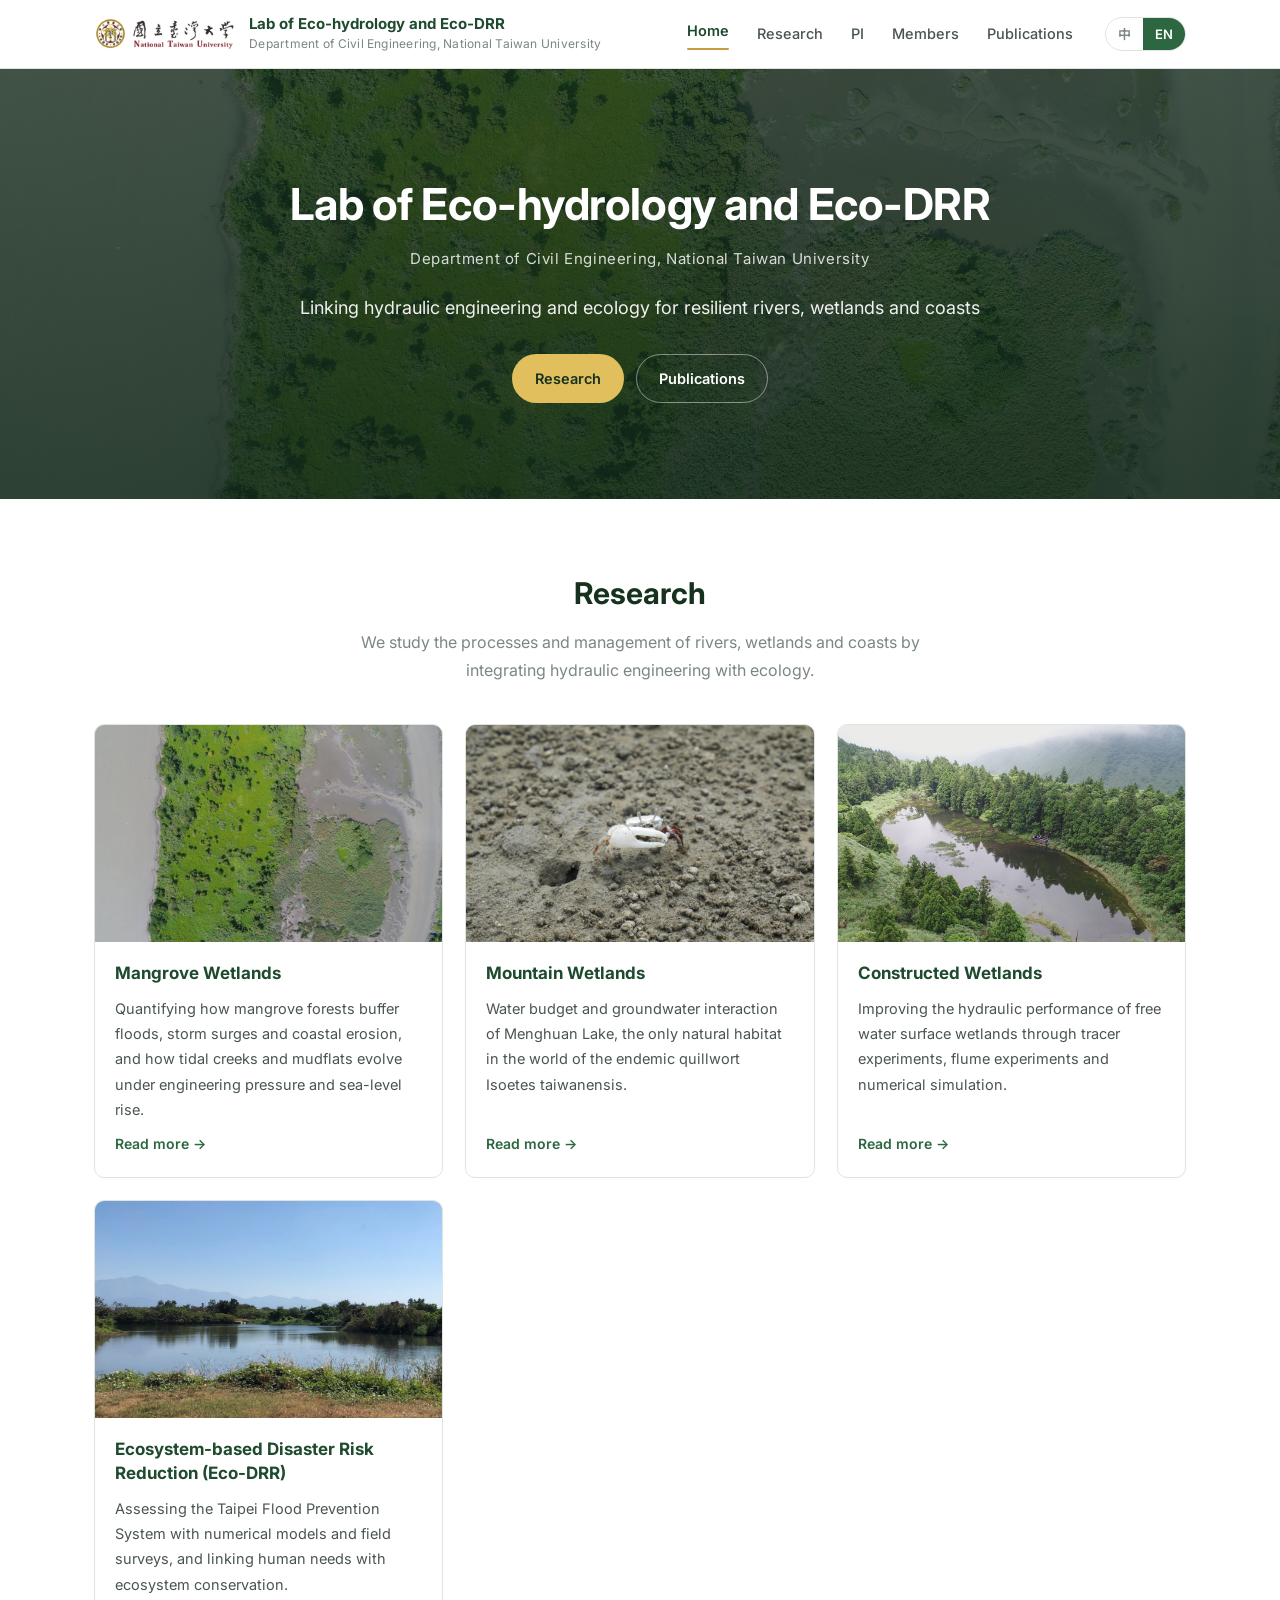
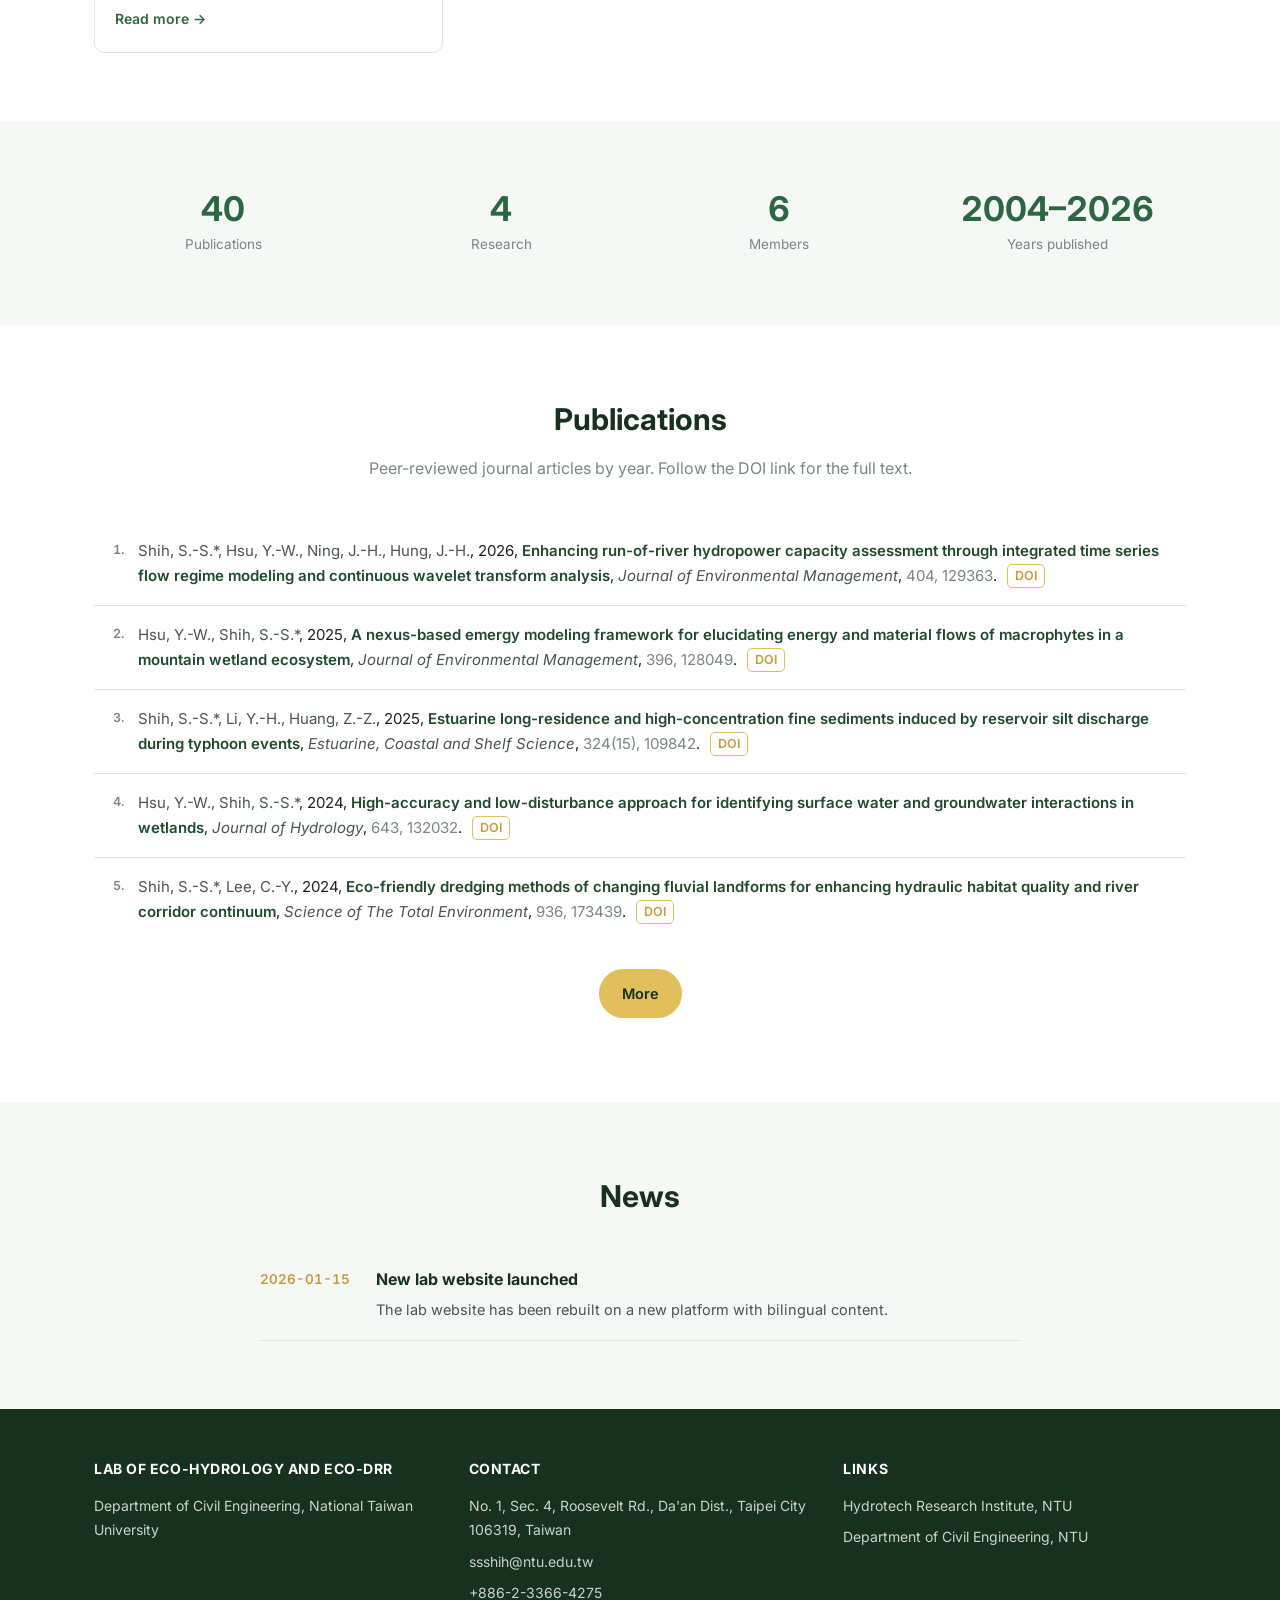
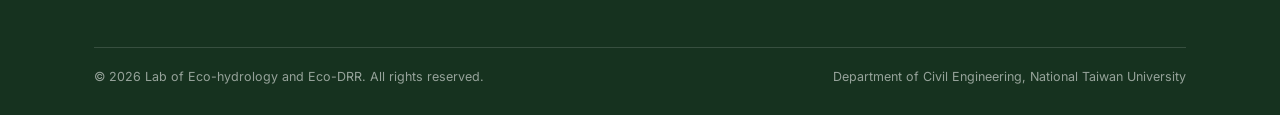
==== index.html @ a49b8e6d "Initial lab website migrated from Weebly - 5 static pages: home, research, PI, members, publications" ====
<!DOCTYPE html>
<html lang="zh-Hant">
<head>
<meta charset="utf-8">
<meta name="viewport" content="width=device-width, initial-scale=1">
<title>Lab of Eco-hydrology and Eco-DRR｜生態水文與生態減災研究室</title>
<meta name="description" content="National Taiwan University — Lab of Eco-hydrology and Eco-DRR. Mangrove wetlands, mountain wetlands, constructed wetlands and ecosystem-based disaster risk reduction.">
<link rel="icon" href="assets/img/site/logo.png">
<link rel="preconnect" href="https://fonts.googleapis.com">
<link rel="preconnect" href="https://fonts.gstatic.com" crossorigin>
<link href="https://fonts.googleapis.com/css2?family=Inter:wght@400;500;600;700&family=Noto+Sans+TC:wght@400;500;700&display=swap" rel="stylesheet">
<link rel="stylesheet" href="assets/css/style.css">
</head>
<body data-page="index">
<header class="site-header"><div class="wrap header-inner"></div></header>
<main>
  <div class="hero"><div class="wrap"></div></div>
  <section id="research-preview"></section>
  <section id="stats" class="alt"></section>
  <section id="recent"></section>
  <section id="news" class="alt"></section>
</main>
<footer class="site-footer"><div class="wrap"></div></footer>
<script src="assets/js/app.js"></script>
</body>
</html>
---- assets/css/style.css ----
:root {
  --green-900: #16321f;
  --green-800: #1e4a2e;
  --green-700: #2c6741;
  --green-600: #3d8055;
  --green-100: #e6f0e8;
  --gold: #c99b3f;
  --gold-light: #e0bf5c;
  --ink: #1c2321;
  --ink-soft: #4a5551;
  --ink-faint: #7b8783;
  --line: #dfe4e1;
  --bg: #ffffff;
  --bg-alt: #f6f8f6;
  --radius: 10px;
  --shadow: 0 1px 3px rgba(22, 50, 31, .08), 0 8px 24px rgba(22, 50, 31, .06);
  --wrap: 1140px;
  --font: "Inter", "Noto Sans TC", -apple-system, "Segoe UI", "Microsoft JhengHei", sans-serif;
  --serif: "Noto Serif TC", Georgia, "Times New Roman", serif;
}

* { box-sizing: border-box; }

html { scroll-behavior: smooth; scroll-padding-top: 84px; }

body {
  margin: 0;
  font-family: var(--font);
  font-size: 16px;
  line-height: 1.75;
  color: var(--ink);
  background: var(--bg);
  -webkit-font-smoothing: antialiased;
}

img { max-width: 100%; display: block; }
a { color: var(--green-700); }

.wrap { max-width: var(--wrap); margin: 0 auto; padding: 0 24px; }

/* ---------- header ---------- */
.site-header {
  position: sticky; top: 0; z-index: 50;
  background: rgba(255, 255, 255, .94);
  backdrop-filter: blur(10px);
  border-bottom: 1px solid var(--line);
}
.header-inner {
  display: flex; align-items: center; gap: 20px;
  min-height: 68px;
}
.brand { display: flex; align-items: center; gap: 12px; text-decoration: none; color: inherit; margin-right: auto; }
.brand img { height: 38px; width: auto; }
.brand-text strong { display: block; font-size: 15px; line-height: 1.3; color: var(--green-800); }
.brand-text span { display: block; font-size: 12px; color: var(--ink-faint); letter-spacing: .02em; }

.nav { display: flex; align-items: center; gap: 4px; }
.nav a {
  padding: 8px 12px; border-radius: 6px; text-decoration: none;
  color: var(--ink-soft); font-size: 14.5px; font-weight: 500; white-space: nowrap;
}
.nav a:hover { background: var(--green-100); color: var(--green-800); }
.nav a.active { color: var(--green-800); font-weight: 600; }
.nav a.active::after {
  content: ""; display: block; height: 2px; margin-top: 4px;
  background: var(--gold); border-radius: 2px;
}

.lang-toggle {
  display: inline-flex; border: 1px solid var(--line); border-radius: 999px;
  overflow: hidden; background: #fff; flex: none;
}
.lang-toggle button {
  border: 0; background: none; cursor: pointer; font: inherit;
  font-size: 13px; font-weight: 600; padding: 5px 12px; color: var(--ink-faint);
}
.lang-toggle button[aria-pressed="true"] { background: var(--green-700); color: #fff; }

.nav-toggle {
  display: none; border: 1px solid var(--line); background: #fff;
  border-radius: 8px; width: 40px; height: 38px; cursor: pointer;
  align-items: center; justify-content: center;
}
.nav-toggle span { display: block; width: 18px; height: 2px; background: var(--ink); position: relative; }
.nav-toggle span::before, .nav-toggle span::after {
  content: ""; position: absolute; left: 0; width: 18px; height: 2px; background: var(--ink);
}
.nav-toggle span::before { top: -6px; }
.nav-toggle span::after { top: 6px; }

/* ---------- hero ---------- */
.hero {
  position: relative; color: #fff; text-align: center;
  padding: 108px 0 96px;
  background: var(--green-900) center/cover no-repeat;
}
.hero::after {
  content: ""; position: absolute; inset: 0;
  background: linear-gradient(180deg, rgba(16, 40, 24, .68), rgba(16, 40, 24, .82));
}
.hero .wrap { position: relative; z-index: 1; }
.hero h1 { font-size: clamp(26px, 4.2vw, 44px); line-height: 1.25; margin: 0 0 14px; font-weight: 700; letter-spacing: -.01em; }
.hero .affil { font-size: 15px; opacity: .82; margin: 0 0 20px; letter-spacing: .04em; }
.hero .tagline { font-size: clamp(15px, 1.6vw, 18px); max-width: 720px; margin: 0 auto 30px; opacity: .93; }
.hero .btn-row { display: flex; gap: 12px; justify-content: center; flex-wrap: wrap; }

.btn {
  display: inline-block; padding: 11px 22px; border-radius: 999px;
  text-decoration: none; font-weight: 600; font-size: 14.5px; border: 1px solid transparent;
}
.btn-primary { background: var(--gold-light); color: var(--green-900); }
.btn-primary:hover { background: #eed07a; }
.btn-ghost { border-color: rgba(255, 255, 255, .45); color: #fff; }
.btn-ghost:hover { background: rgba(255, 255, 255, .12); }

/* ---------- page header (inner pages) ---------- */
.page-head {
  background: var(--green-800) center/cover no-repeat;
  color: #fff; padding: 56px 0 48px; position: relative;
}
.page-head::after { content: ""; position: absolute; inset: 0; background: rgba(20, 48, 30, .72); }
.page-head .wrap { position: relative; z-index: 1; }
.page-head h1 { margin: 0 0 8px; font-size: clamp(24px, 3.4vw, 34px); }
.page-head p { margin: 0; opacity: .85; max-width: 720px; }

/* ---------- sections ---------- */
section { padding: 68px 0; }
section.alt { background: var(--bg-alt); }
.section-title { text-align: center; margin: 0 0 8px; font-size: clamp(22px, 3vw, 30px); color: var(--green-900); }
.section-sub { text-align: center; color: var(--ink-faint); margin: 0 auto 40px; max-width: 620px; }

/* ---------- research cards ---------- */
.cards { display: grid; grid-template-columns: repeat(auto-fit, minmax(260px, 1fr)); gap: 22px; }
.card {
  background: #fff; border: 1px solid var(--line); border-radius: var(--radius);
  overflow: hidden; display: flex; flex-direction: column;
  transition: transform .18s ease, box-shadow .18s ease;
}
.card:hover { transform: translateY(-3px); box-shadow: var(--shadow); }
.card .thumb { aspect-ratio: 16 / 10; object-fit: cover; width: 100%; background: var(--green-100); }
.card .card-body { padding: 20px; display: flex; flex-direction: column; gap: 10px; flex: 1; }
.card h3 { margin: 0; font-size: 17px; color: var(--green-800); line-height: 1.4; }
.card p { margin: 0; font-size: 14.5px; color: var(--ink-soft); }
.card .more { margin-top: auto; font-size: 14px; font-weight: 600; text-decoration: none; }

/* ---------- research detail ---------- */
.topic { padding: 56px 0; border-bottom: 1px solid var(--line); }
.topic:last-child { border-bottom: 0; }
.topic-grid { display: grid; grid-template-columns: minmax(0, 1.35fr) minmax(0, 1fr); gap: 40px; align-items: start; }
.topic h2 { margin: 0 0 6px; font-size: 24px; color: var(--green-900); }
.topic .lede { color: var(--ink-soft); font-size: 16px; margin: 0 0 20px; }
.topic ul { margin: 0; padding-left: 20px; }
.topic li { margin-bottom: 14px; color: var(--ink-soft); font-size: 15px; }
.topic img { border-radius: var(--radius); box-shadow: var(--shadow); position: sticky; top: 96px; }

/* ---------- people ---------- */
.people { display: grid; grid-template-columns: repeat(auto-fill, minmax(230px, 1fr)); gap: 24px; }
.person {
  background: #fff; border: 1px solid var(--line); border-radius: var(--radius);
  overflow: hidden; display: flex; flex-direction: column;
}
.person .avatar {
  width: 100%; aspect-ratio: 1 / 1; object-fit: cover;
  object-position: center 28%; background: var(--green-100);
}
.person .avatar.placeholder {
  display: flex; align-items: center; justify-content: center;
  font-size: 34px; color: var(--green-600); font-weight: 600;
}
.person-body { padding: 16px 18px 20px; }
.person h3 { margin: 0; font-size: 17px; color: var(--green-900); }
.person .name-en { font-size: 13.5px; color: var(--ink-faint); margin: 2px 0 8px; }
.person .role {
  display: inline-block; font-size: 12px; font-weight: 600; letter-spacing: .02em;
  background: var(--green-100); color: var(--green-800);
  padding: 3px 10px; border-radius: 999px; margin-bottom: 10px;
}
.person .topic-text { font-size: 13.5px; color: var(--ink-soft); margin: 0 0 10px; line-height: 1.6; }
.person .meta { font-size: 12.5px; color: var(--ink-faint); line-height: 1.6; margin: 0; }

/* ---------- PI ---------- */
.pi-grid { display: grid; grid-template-columns: 280px minmax(0, 1fr); gap: 44px; align-items: start; }
.pi-card { position: sticky; top: 96px; }
.pi-card img { border-radius: var(--radius); box-shadow: var(--shadow); width: 100%; }
.pi-card h2 { margin: 18px 0 2px; font-size: 22px; color: var(--green-900); }
.pi-card .en { color: var(--ink-faint); font-size: 14px; margin: 0 0 14px; }
.pi-card ul { list-style: none; margin: 0 0 16px; padding: 0; font-size: 13.5px; color: var(--ink-soft); }
.pi-card ul li { padding: 6px 0; border-bottom: 1px dashed var(--line); }
.pi-bio p { font-size: 16px; color: var(--ink-soft); }
.pi-cols { display: grid; grid-template-columns: repeat(auto-fit, minmax(240px, 1fr)); gap: 28px; margin-top: 32px; }
.pi-cols h3 { font-size: 16px; color: var(--green-800); margin: 0 0 10px; padding-bottom: 8px; border-bottom: 2px solid var(--gold-light); }
.pi-cols ul { margin: 0; padding-left: 18px; font-size: 14.5px; color: var(--ink-soft); }
.pi-cols li { margin-bottom: 6px; }

/* ---------- publications ---------- */
.pub-tools { display: flex; gap: 12px; flex-wrap: wrap; align-items: center; margin-bottom: 28px; }
.pub-tools input, .pub-tools select {
  font: inherit; font-size: 14.5px; padding: 9px 14px;
  border: 1px solid var(--line); border-radius: 8px; background: #fff; color: var(--ink);
}
.pub-tools input { flex: 1; min-width: 200px; }
.pub-tools select { max-width: 230px; }
.pub-count { font-size: 13.5px; color: var(--ink-faint); margin-left: auto; }

.pub-year { display: flex; align-items: baseline; gap: 14px; margin: 34px 0 14px; }
.pub-year h2 { margin: 0; font-size: 20px; color: var(--gold); font-variant-numeric: tabular-nums; }
.pub-year .rule { flex: 1; height: 1px; background: var(--line); }

.pub-list { list-style: none; margin: 0; padding: 0; }
.pub {
  padding: 16px 0 16px 44px; border-bottom: 1px solid var(--line); position: relative;
  font-size: 15px; line-height: 1.7;
}
.pub:last-child { border-bottom: 0; }
.pub .num {
  position: absolute; left: 0; top: 17px; font-size: 12.5px; font-weight: 600;
  color: var(--ink-faint); font-variant-numeric: tabular-nums;
  width: 30px; text-align: right;
}
.pub .authors { color: var(--ink-soft); }
.pub .pub-title { color: var(--green-800); font-weight: 600; }
.pub .journal { font-style: italic; color: var(--ink-soft); }
.pub .detail { color: var(--ink-faint); }
.pub .doi {
  display: inline-block; margin-left: 6px; font-size: 12.5px; font-weight: 600;
  color: var(--gold); text-decoration: none; border: 1px solid var(--gold-light);
  border-radius: 5px; padding: 0 7px; vertical-align: 1px;
}
.pub .doi:hover { background: var(--gold-light); color: var(--green-900); }
mark { background: #fdf0c8; color: inherit; padding: 0 1px; }

/* ---------- news ---------- */
.news-list { list-style: none; margin: 0; padding: 0; max-width: 760px; }
.news-item { display: flex; gap: 20px; padding: 18px 0; border-bottom: 1px solid var(--line); }
.news-item time { flex: none; width: 96px; color: var(--gold); font-size: 13.5px; font-weight: 600; font-variant-numeric: tabular-nums; padding-top: 3px; }
.news-item h3 { margin: 0 0 4px; font-size: 16px; color: var(--green-900); }
.news-item p { margin: 0; font-size: 14.5px; color: var(--ink-soft); }

/* ---------- stats ---------- */
.stats { display: grid; grid-template-columns: repeat(auto-fit, minmax(150px, 1fr)); gap: 20px; text-align: center; }
.stat strong { display: block; font-size: 34px; color: var(--green-700); line-height: 1.2; font-variant-numeric: tabular-nums; }
.stat span { font-size: 13.5px; color: var(--ink-faint); }

/* ---------- footer ---------- */
.site-footer { background: var(--green-900); color: rgba(255, 255, 255, .78); padding: 48px 0 28px; font-size: 14px; }
.footer-grid { display: grid; grid-template-columns: repeat(auto-fit, minmax(210px, 1fr)); gap: 32px; }
.site-footer h4 { color: #fff; font-size: 14px; margin: 0 0 12px; letter-spacing: .04em; text-transform: uppercase; }
.site-footer a { color: rgba(255, 255, 255, .78); text-decoration: none; }
.site-footer a:hover { color: var(--gold-light); }
.site-footer ul { list-style: none; margin: 0; padding: 0; }
.site-footer li { margin-bottom: 7px; }
.footer-bottom {
  margin-top: 34px; padding-top: 18px; border-top: 1px solid rgba(255, 255, 255, .14);
  display: flex; justify-content: space-between; gap: 12px; flex-wrap: wrap;
  font-size: 12.5px; color: rgba(255, 255, 255, .55);
}

.empty { color: var(--ink-faint); text-align: center; padding: 40px 0; }

/* ---------- responsive ---------- */
@media (max-width: 900px) {
  .topic-grid, .pi-grid { grid-template-columns: 1fr; }
  .topic img, .pi-card { position: static; }
  .pi-card { max-width: 300px; }
}

@media (max-width: 780px) {
  .nav-toggle { display: flex; }
  .nav {
    position: absolute; top: 100%; left: 0; right: 0;
    flex-direction: column; align-items: stretch; gap: 0;
    background: #fff; border-bottom: 1px solid var(--line);
    padding: 8px 16px 16px; display: none;
  }
  .nav.open { display: flex; }
  .nav a { padding: 11px 8px; }
  .brand img { height: 32px; }
  .brand-text span { display: none; }
  .brand-text strong { font-size: 14px; }
  .nav a.active::after { display: none; }
  .header-inner { position: relative; }
  section { padding: 48px 0; }
  .hero { padding: 72px 0 64px; }
  .news-item { flex-direction: column; gap: 4px; }
  .news-item time { width: auto; }
}

@media print {
  .site-header, .site-footer, .pub-tools, .hero .btn-row { display: none; }
  body { font-size: 12px; }
}
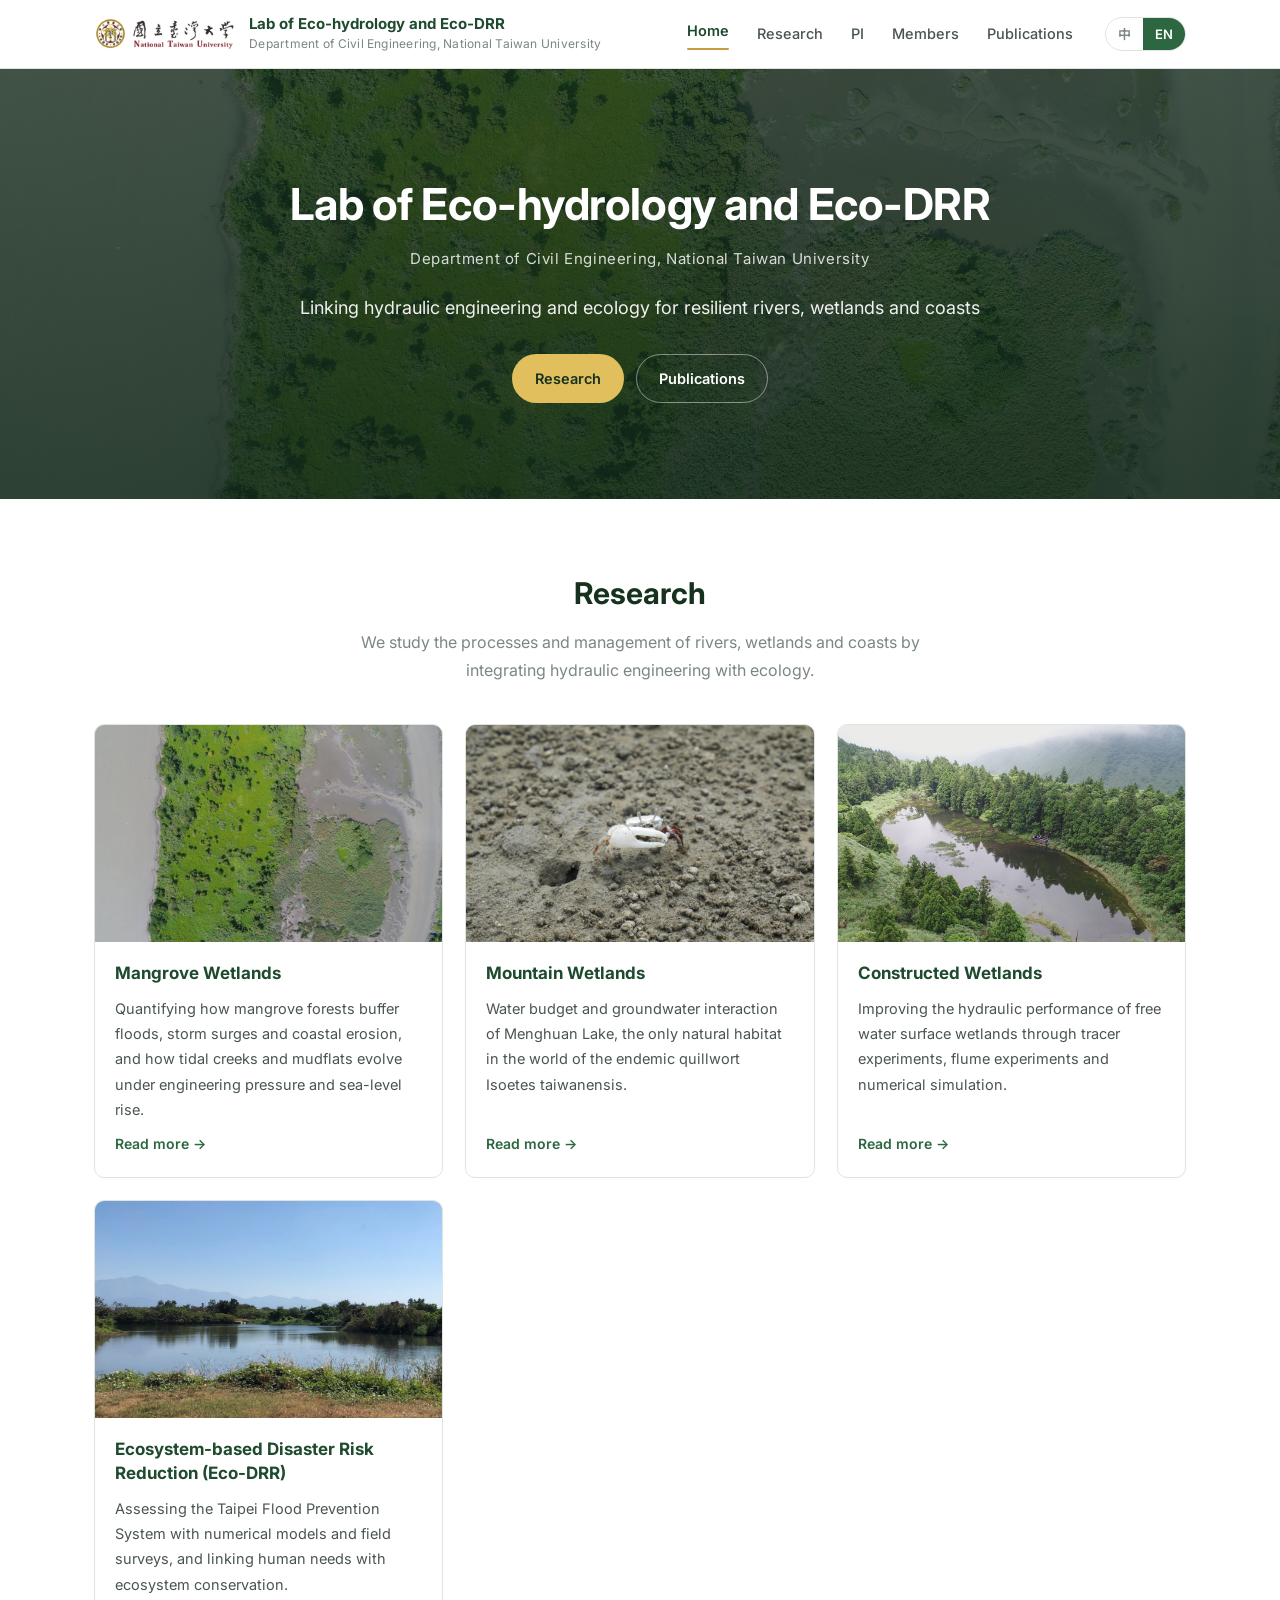
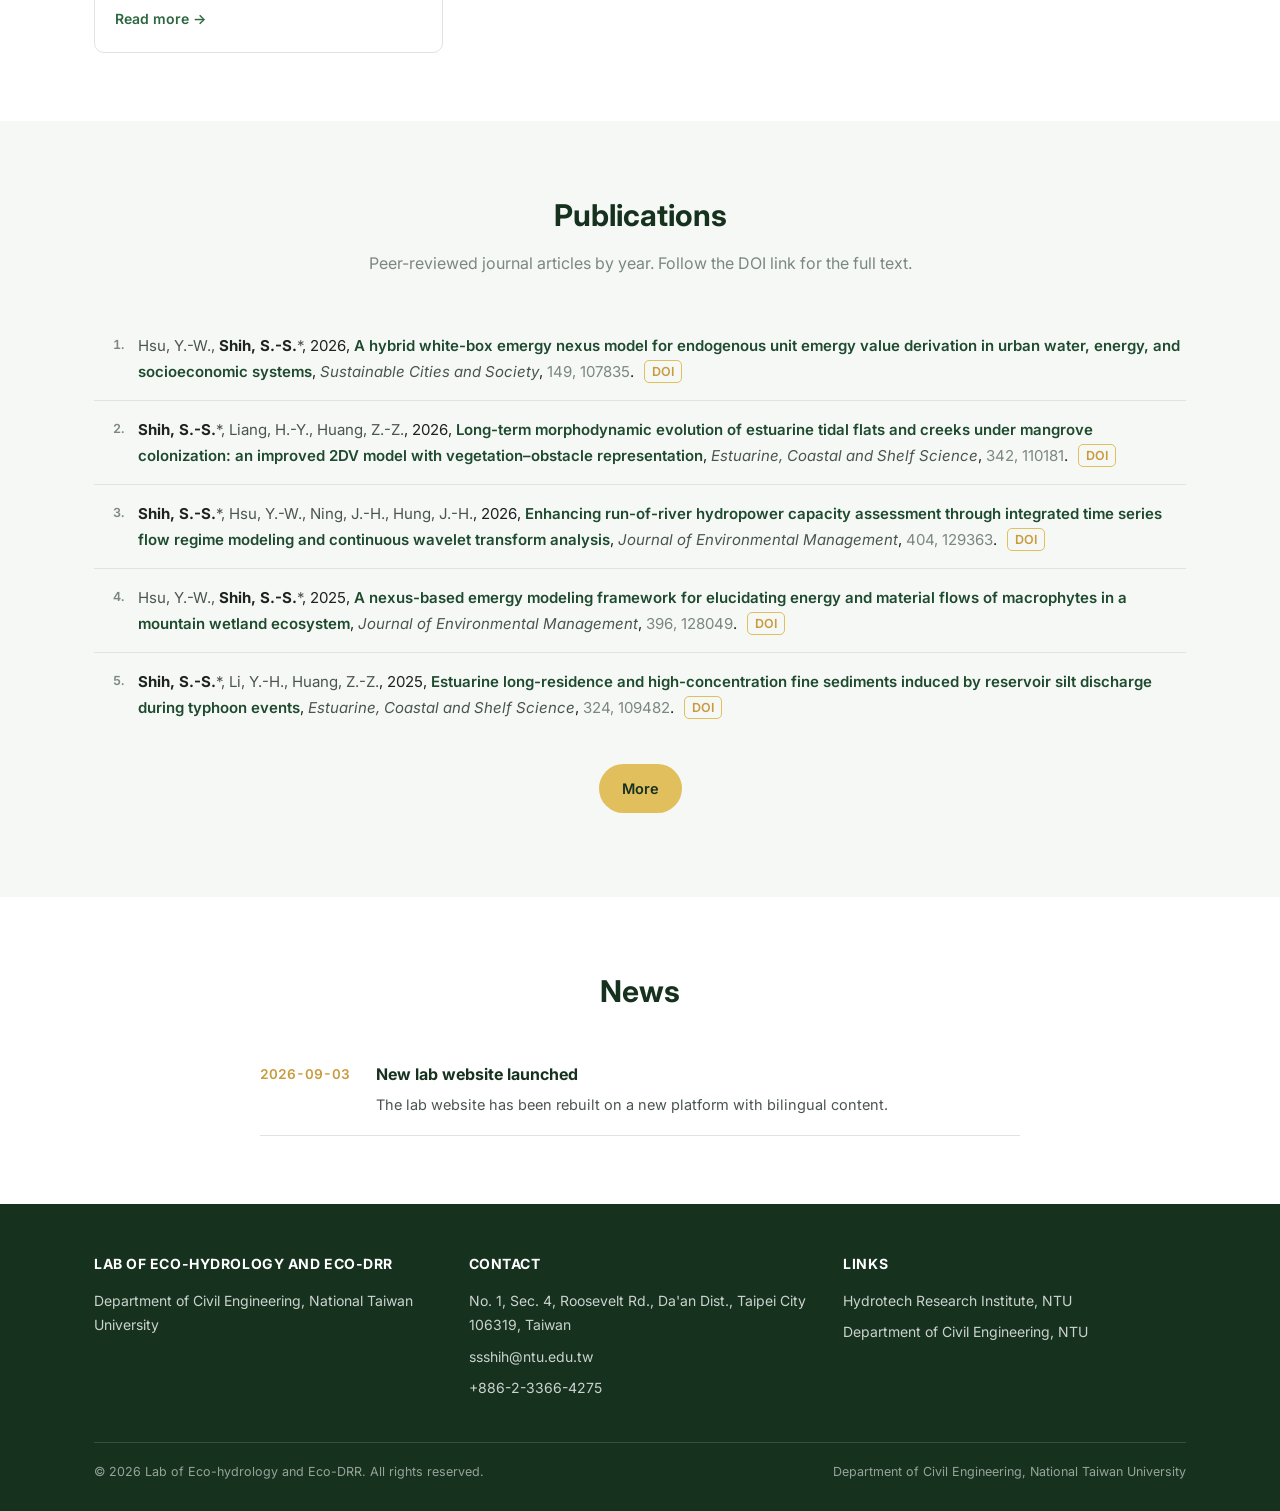
==== commit 7ee3e737: "Use published article titles and drop the homepage stats band - Replace five titles the old site had" ====
--- a/index.html
+++ b/index.html
@@ -16,9 +16,8 @@
 <main>
   <div class="hero"><div class="wrap"></div></div>
   <section id="research-preview"></section>
-  <section id="stats" class="alt"></section>
-  <section id="recent"></section>
-  <section id="news" class="alt"></section>
+  <section id="recent" class="alt"></section>
+  <section id="news"></section>
 </main>
 <footer class="site-footer"><div class="wrap"></div></footer>
 <script src="assets/js/app.js"></script>
--- a/assets/css/style.css
+++ b/assets/css/style.css
@@ -236,11 +236,6 @@
 .news-item h3 { margin: 0 0 4px; font-size: 16px; color: var(--green-900); }
 .news-item p { margin: 0; font-size: 14.5px; color: var(--ink-soft); }
 
-/* ---------- stats ---------- */
-.stats { display: grid; grid-template-columns: repeat(auto-fit, minmax(150px, 1fr)); gap: 20px; text-align: center; }
-.stat strong { display: block; font-size: 34px; color: var(--green-700); line-height: 1.2; font-variant-numeric: tabular-nums; }
-.stat span { font-size: 13.5px; color: var(--ink-faint); }
-
 /* ---------- footer ---------- */
 .site-footer { background: var(--green-900); color: rgba(255, 255, 255, .78); padding: 48px 0 28px; font-size: 14px; }
 .footer-grid { display: grid; grid-template-columns: repeat(auto-fit, minmax(210px, 1fr)); gap: 32px; }
@@ -289,3 +284,12 @@
   .site-header, .site-footer, .pub-tools, .hero .btn-row { display: none; }
   body { font-size: 12px; }
 }
+
+/* 內容檔讀取失敗時的提示，只有維護者會看到 */
+.load-warning {
+  background: #fdf0c8; color: #6b4e00; border-bottom: 1px solid #e6cf85;
+  padding: 12px 24px; font-size: 13.5px; line-height: 1.6;
+}
+
+/* 學術著作中主持人姓名 */
+.pub .authors strong.pi { font-weight: 700; color: var(--ink); }
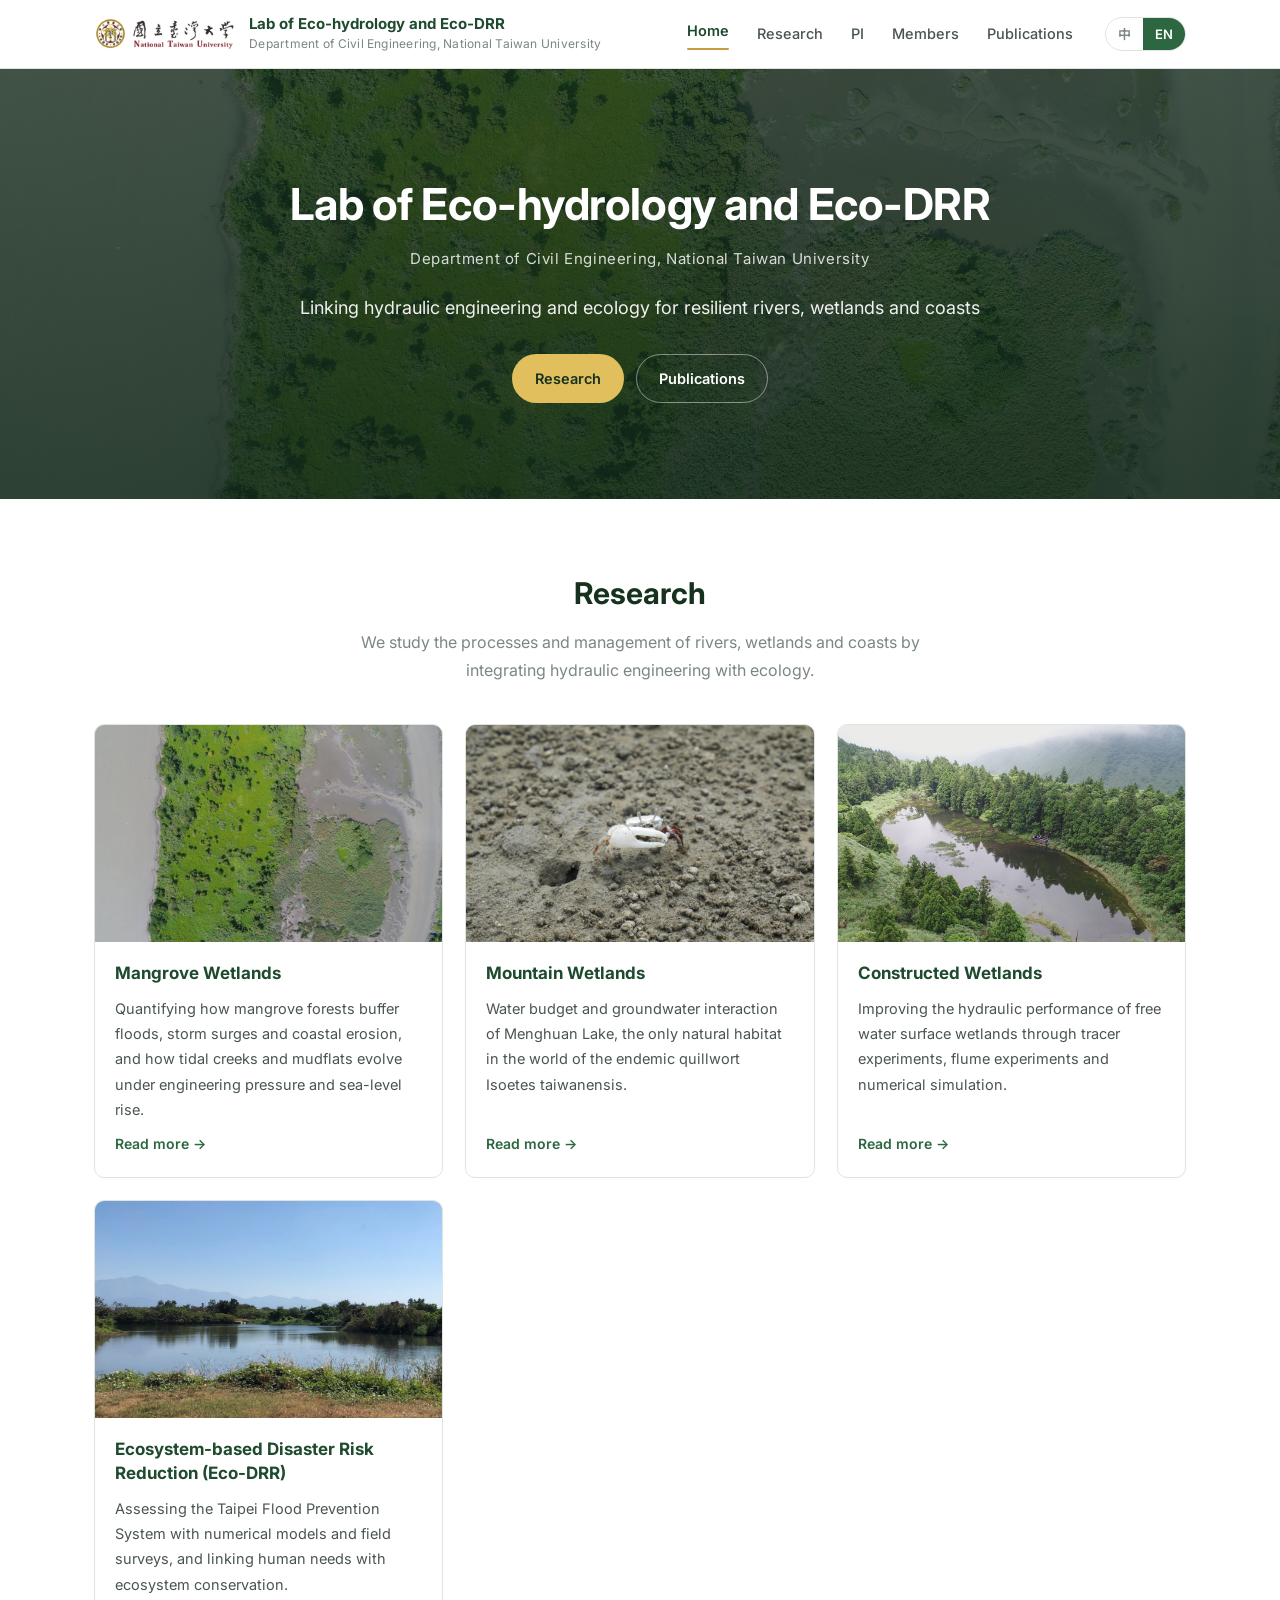
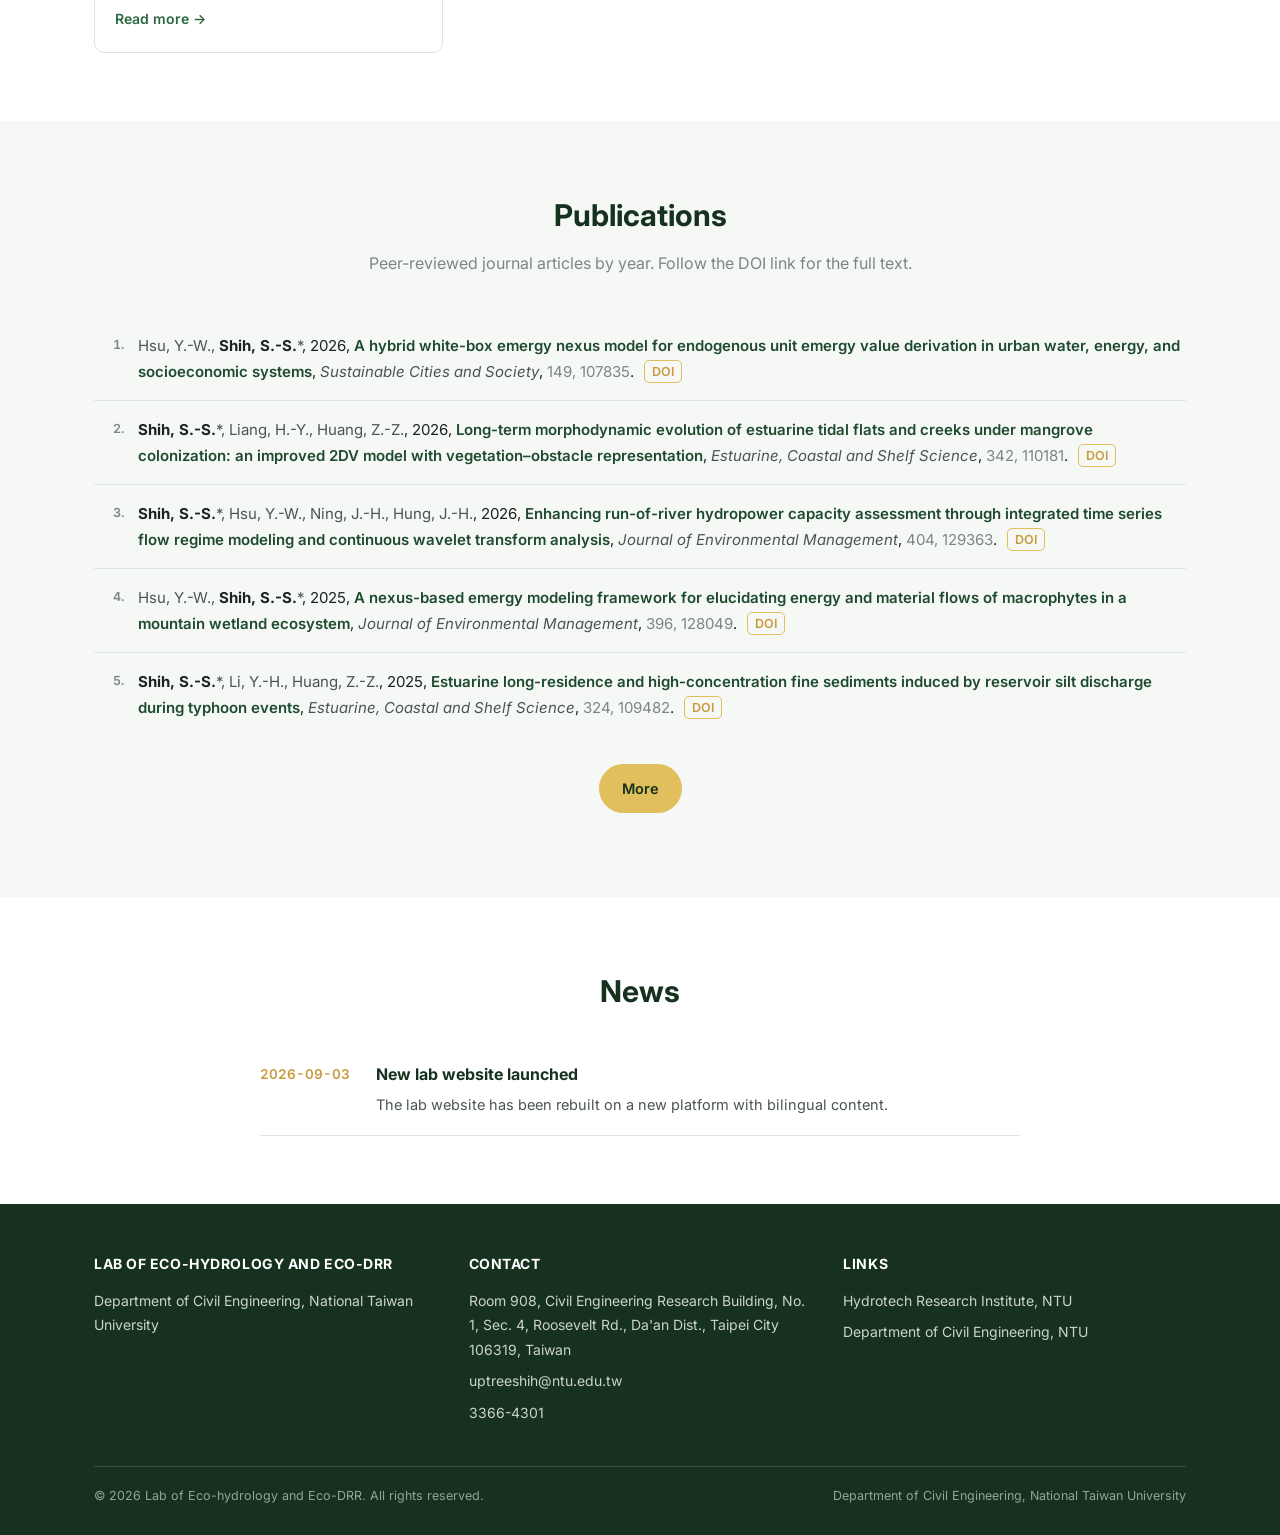
==== commit 2bdc2d41: "Use the NTU emblem as the site icon The tab icon was the wide NTU wordmark, which shrinks to an unre" ====
--- a/index.html
+++ b/index.html
@@ -5,7 +5,9 @@
 <meta name="viewport" content="width=device-width, initial-scale=1">
 <title>Lab of Eco-hydrology and Eco-DRR｜生態水文與生態減災研究室</title>
 <meta name="description" content="National Taiwan University — Lab of Eco-hydrology and Eco-DRR. Mangrove wetlands, mountain wetlands, constructed wetlands and ecosystem-based disaster risk reduction.">
-<link rel="icon" href="assets/img/site/logo.png">
+<link rel="icon" href="assets/img/site/favicon.ico" sizes="any">
+<link rel="icon" type="image/png" href="assets/img/site/favicon-180.png">
+<link rel="apple-touch-icon" href="assets/img/site/favicon-180.png">
 <link rel="preconnect" href="https://fonts.googleapis.com">
 <link rel="preconnect" href="https://fonts.gstatic.com" crossorigin>
 <link href="https://fonts.googleapis.com/css2?family=Inter:wght@400;500;600;700&family=Noto+Sans+TC:wght@400;500;700&display=swap" rel="stylesheet">
--- a/assets/css/style.css
+++ b/assets/css/style.css
@@ -293,3 +293,5 @@
 
 /* 學術著作中主持人姓名 */
 .pub .authors strong.pi { font-weight: 700; color: var(--ink); }
+
+.pi-card .pi-contact { font-size: 13.5px; color: var(--ink-soft); margin: 0 0 16px; line-height: 1.8; }
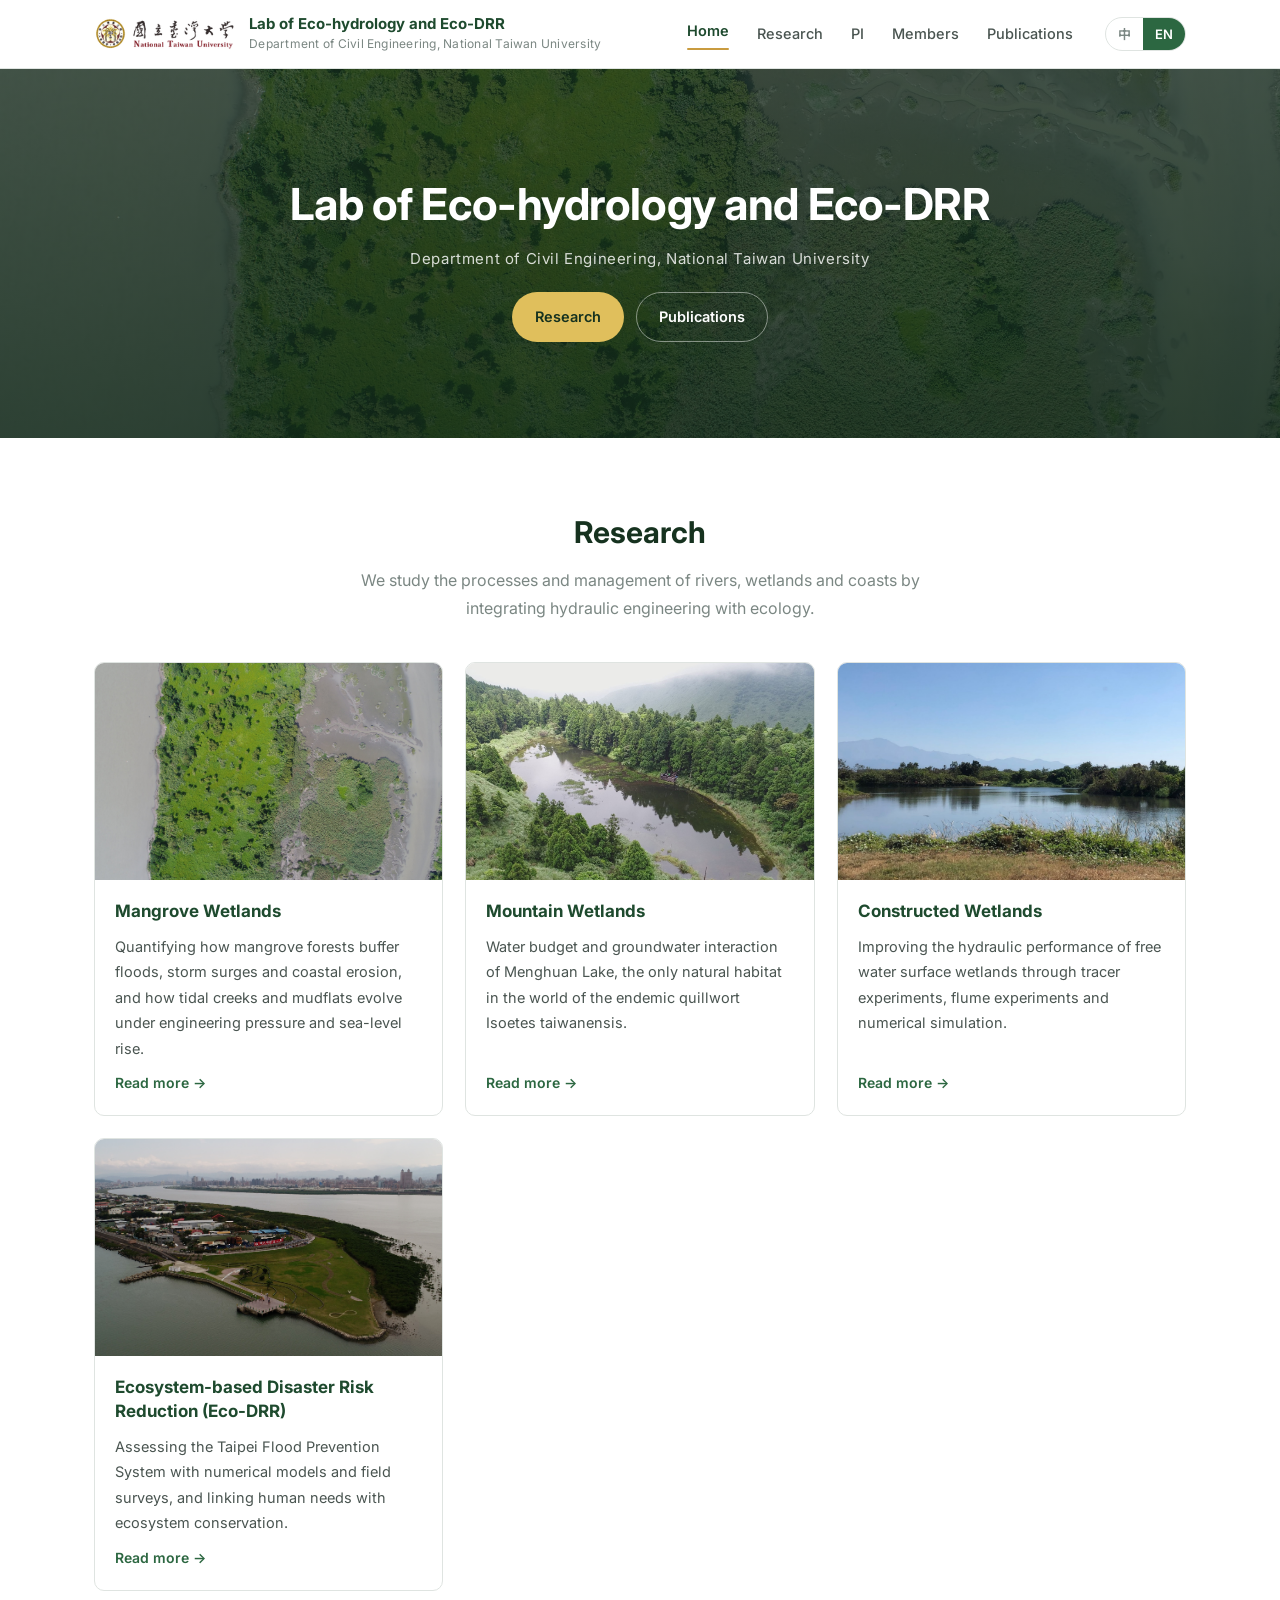
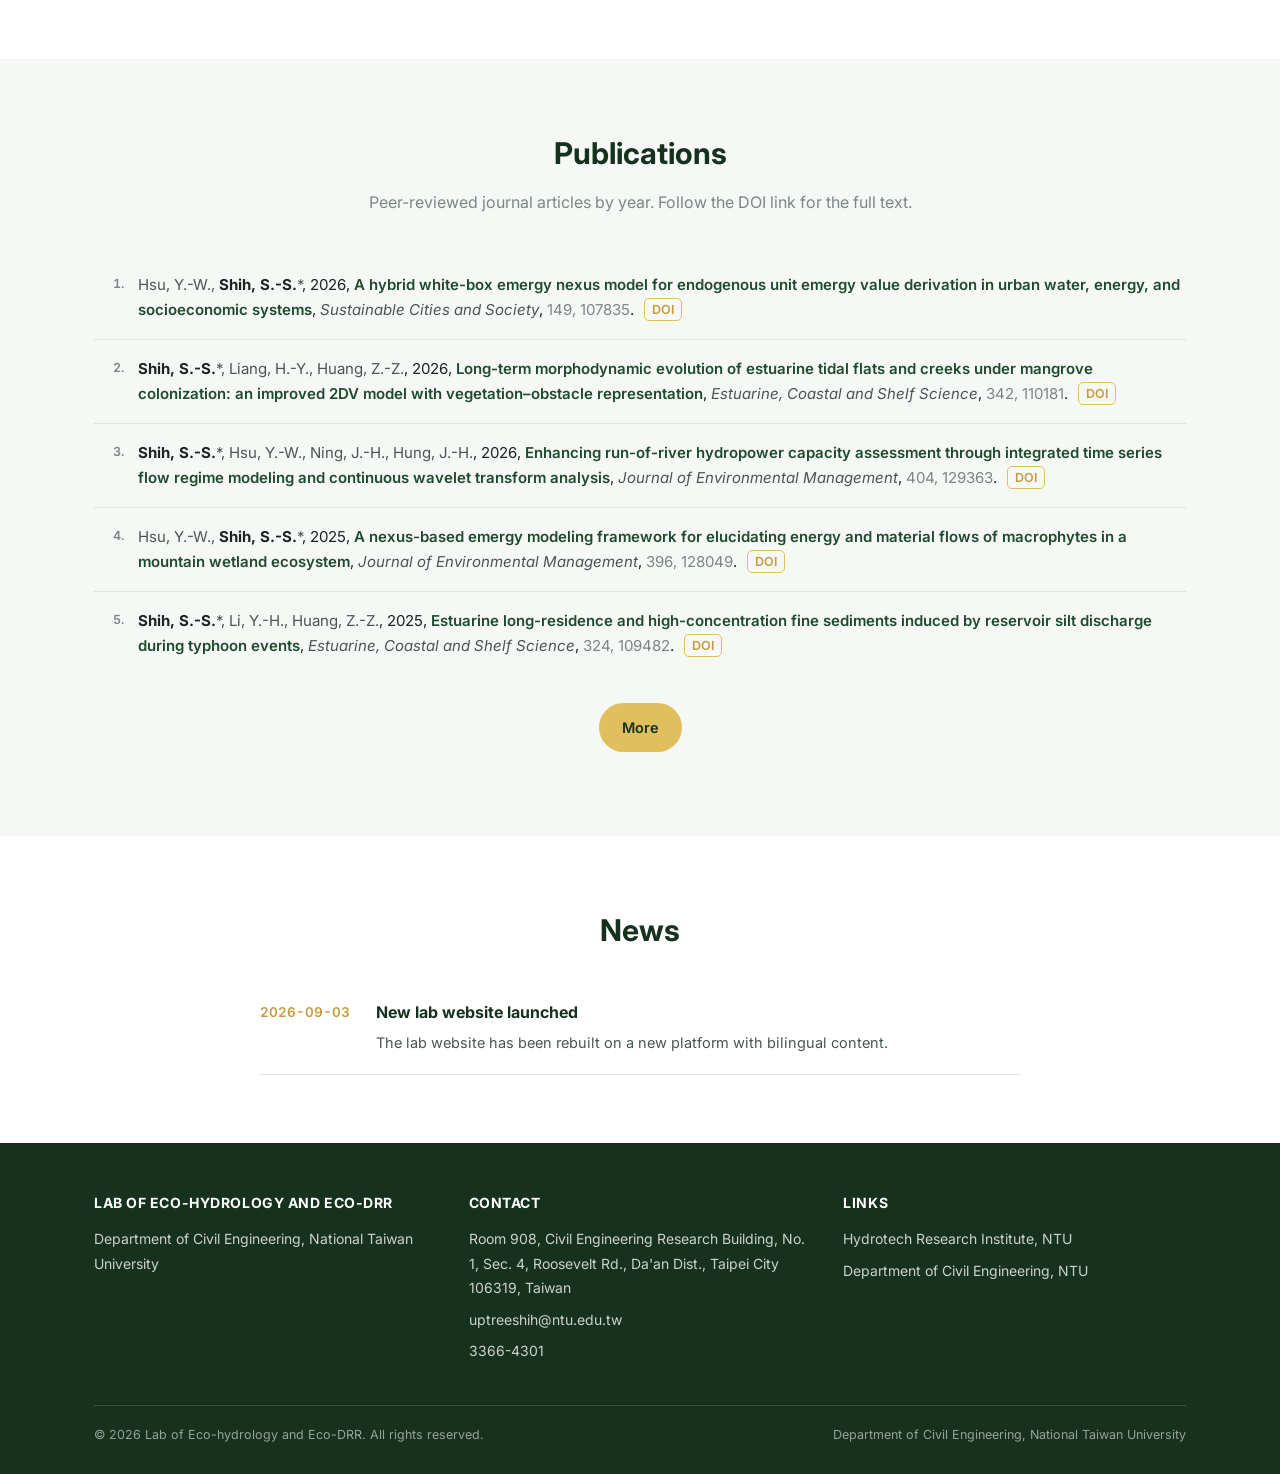
==== commit 8e257669: "Version CSS and JS URLs so cached copies expire on change Pages serves static files with max-age=600" ====
--- a/index.html
+++ b/index.html
@@ -11,7 +11,7 @@
 <link rel="preconnect" href="https://fonts.googleapis.com">
 <link rel="preconnect" href="https://fonts.gstatic.com" crossorigin>
 <link href="https://fonts.googleapis.com/css2?family=Inter:wght@400;500;600;700&family=Noto+Sans+TC:wght@400;500;700&display=swap" rel="stylesheet">
-<link rel="stylesheet" href="assets/css/style.css">
+<link rel="stylesheet" href="assets/css/style.css?v=89482e7f">
 </head>
 <body data-page="index">
 <header class="site-header"><div class="wrap header-inner"></div></header>
@@ -22,6 +22,6 @@
   <section id="news"></section>
 </main>
 <footer class="site-footer"><div class="wrap"></div></footer>
-<script src="assets/js/app.js"></script>
+<script src="assets/js/app.js?v=50a1414c"></script>
 </body>
 </html>
--- a/assets/css/style.css
+++ b/assets/css/style.css
@@ -295,3 +295,6 @@
 .pub .authors strong.pi { font-weight: 700; color: var(--ink); }
 
 .pi-card .pi-contact { font-size: 13.5px; color: var(--ink-soft); margin: 0 0 16px; line-height: 1.8; }
+
+.pi-card .pi-contact a { color: var(--green-700); text-decoration: none; word-break: break-all; }
+.pi-card .pi-contact a:hover { text-decoration: underline; }
